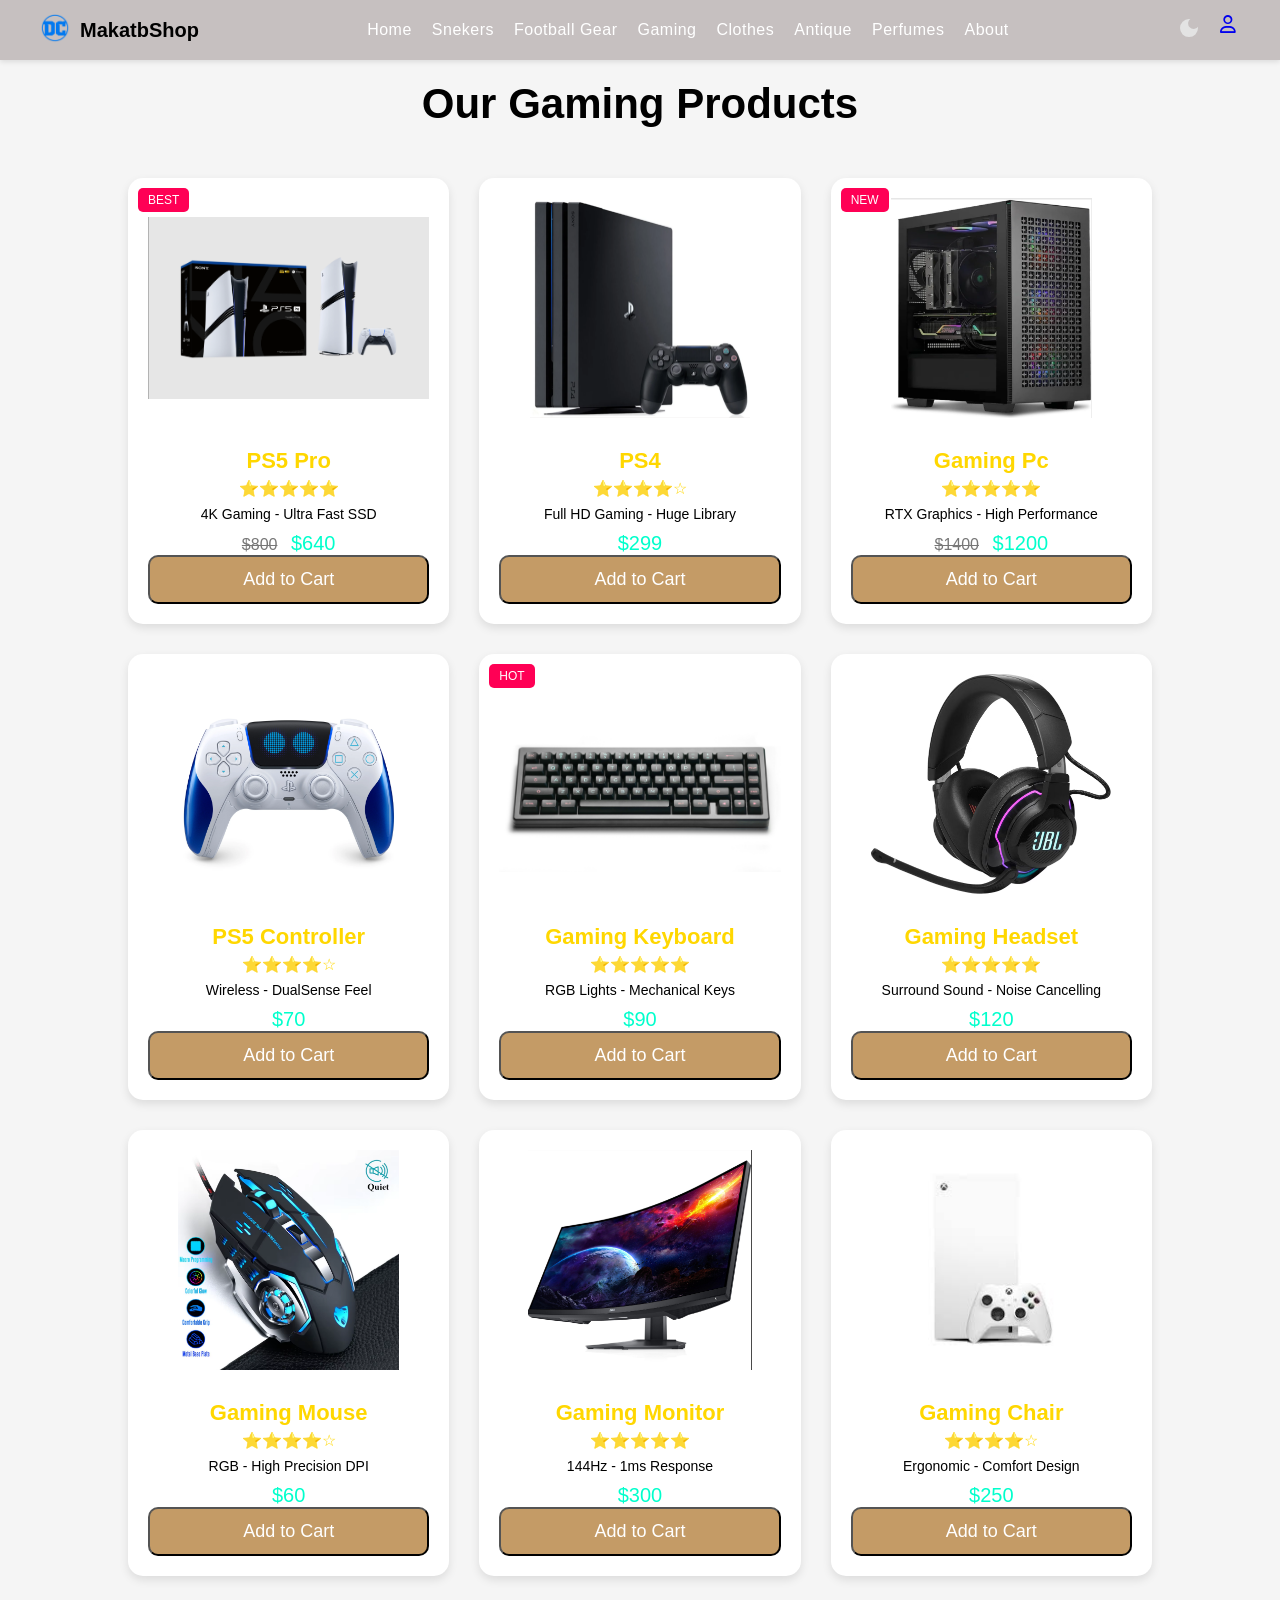
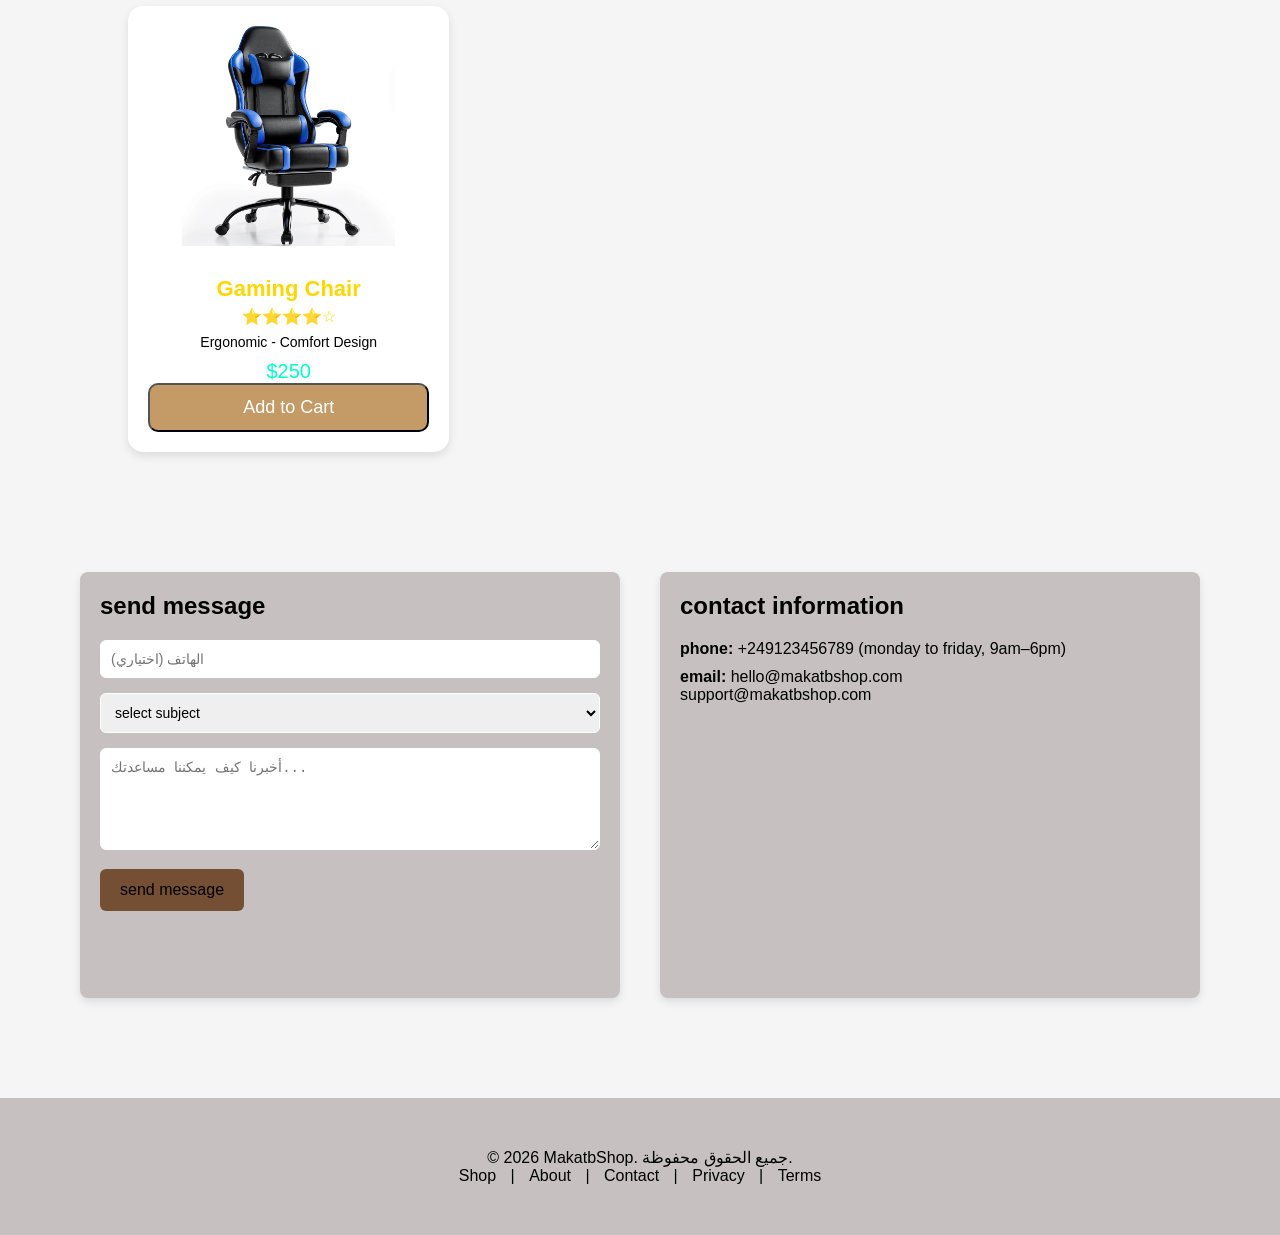
==== game.html @ acdc0870 "Initial commit" ====
<!DOCTYPE html>
<html lang="en">
<head>
    <meta charset="UTF-8">
    <meta name="viewport" content="width=device-width, initial-scale=1.0">
    <title>Gaming Store</title>
    <link rel="stylesheet" href="game.css">
    <link rel="stylesheet" href="https://cdnjs.cloudflare.com/ajax/libs/font-awesome/6.5.0/css/all.min.css">
    <script type="text/javascript" src="darkmoode.js" defer></script>
</head>
<body>
<main>
<header>
 
  <div class="logo">
    <a href="index.html"><img src="imgs/DC_logo.png" alt="Logo"></a>
    MakatbShop
  </div>

  
  <nav>
    <ul class="nav-links">
      <li><a href="index.html">Home</a></li>
      <li><a href="sneakers.html">Snekers</a></li>
      <li><a href="footbollgar.html">Football Gear</a></li>
      <li><a href="game.html">Gaming</a></li>
      <li><a href="clo.html">Clothes</a></li>
      <li><a href="antique.html">Antique</a></li>
      <li><a href="PERFUMES.html">Perfumes</a></li>
      <li><a href="#about">About</a></li>
    </ul>
  </nav>

 
  <div class="icons">
    <div id="theme-switch">
        <svg xmlns="http://www.w3.org/2000/svg" height="24px" viewBox="0 -960 960 960" width="24px" fill="#e3e3e3">
            <path d="M480-120q-150 0-255-105T120-480q0-150 105-255t255-105q14 0 27.5 1t26.5 3q-41 29-65.5 75.5T444-660q0 90 63 153t153 63q55 0 101-24.5t75-65.5q2 13 3 26.5t1 27.5q0 150-105 255T480-120Z"/></svg>
        <svg xmlns="http://www.w3.org/2000/svg" height="24px" viewBox="0 -960 960 960" width="24px" fill="#e3e3e3">
            <path d="M338.5-338.5Q280-397 280-480t58.5-141.5Q397-680 480-680t141.5 58.5Q680-563 680-480t-58.5 141.5Q563-280 480-280t-141.5-58.5ZM200-440H40v-80h160v80Zm720 0H760v-80h160v80ZM440-760v-160h80v160h-80Zm0 720v-160h80v160h-80ZM256-650l-101-97 57-59 96 100-52 56Zm492 496-97-101 53-55 101 97-57 59Zm-98-550 97-101 59 57-100 96-56-52ZM154-212l101-97 55 53-97 101-59-57Z"/></svg>
    </div class="icons">
    <a href="login.html"><i class="fa-regular fa-user"></i></a>
  </div>
</header>
<section class="products">
    <h2>Our Gaming Products</h2>
    <div class="grid">
        <div class="card">
            <span class="badge">BEST</span>
            <img src="imgs/ps5.png" alt="PS5">
            <h3>PS5 Pro</h3>
            <p class="rating">⭐⭐⭐⭐⭐</p>
            <p class="desc">4K Gaming - Ultra Fast SSD</p>
            <p class="price"><span class="old">$800</span> $640</p>
            <button class="btn">Add to Cart</button>
        </div>
        <div class="card">
            <img src="imgs/ps4.png" alt="PS4">
            <h3>PS4</h3>
            <p class="rating">⭐⭐⭐⭐☆</p>
            <p class="desc">Full HD Gaming - Huge Library</p>
            <p class="price">$299</p>
            <button class="btn">Add to Cart</button>  
        </div>
        <div class="card">
            <span class="badge">NEW</span>
            <img src="imgs/monitor.png" alt="Gaming Pc">
            <h3>Gaming Pc</h3>
            <p class="rating">⭐⭐⭐⭐⭐</p>
            <p class="desc">RTX Graphics - High Performance</p>
            <p class="price"><span class="old">$1400</span> $1200</p>
            <button class="btn">Add to Cart</button>
        </div>
        <div class="card">
            <img src="imgs/ps5 controller.png" alt="Controller">
            <h3>PS5 Controller</h3>
            <p class="rating">⭐⭐⭐⭐☆</p>
            <p class="desc">Wireless - DualSense Feel</p>
            <p class="price">$70</p>
            <button class="btn">Add to Cart</button>
        </div>

        <div class="card">
            <span class="badge">HOT</span>
            <img src="imgs/Key bord.jpg" alt="Keyboard">
            <h3>Gaming Keyboard</h3>
            <p class="rating">⭐⭐⭐⭐⭐</p>
            <p class="desc">RGB Lights - Mechanical Keys</p>
            <p class="price">$90</p>
            <button class="btn">Add to Cart</button>
        </div>
        <div class="card">
            <img src="imgs/headset.png" alt="Headset">
            <h3>Gaming Headset</h3>
            <p class="rating">⭐⭐⭐⭐⭐</p>
            <p class="desc">Surround Sound - Noise Cancelling</p>
            <p class="price">$120</p>
            <button class="btn">Add to Cart</button>
        </div>
        <div class="card">
            <img src="imgs/mouse.png" alt="Mouse">
            <h3>Gaming Mouse</h3>
            <p class="rating">⭐⭐⭐⭐☆</p>
            <p class="desc">RGB - High Precision DPI</p>
            <p class="price">$60</p>
            <button class="btn">Add to Cart</button>
        </div>
        <div class="card">
            <img src="imgs/screen.png" alt="Monitor">
            <h3>Gaming Monitor</h3>
            <p class="rating">⭐⭐⭐⭐⭐</p>
            <p class="desc">144Hz - 1ms Response</p>
            <p class="price">$300</p>
            <button class="btn">Add to Cart</button>
        </div>
        <div class="card">
            <img src="imgs/xbox.jfif" alt="Chair">
            <h3>Gaming Chair</h3>
            <p class="rating">⭐⭐⭐⭐☆</p>
            <p class="desc">Ergonomic - Comfort Design</p>
            <p class="price">$250</p>
            <button class="btn">Add to Cart</button>
        </div>
        <div class="card">
            <img src="imgs/chair.png" alt="Chair">
            <h3>Gaming Chair</h3>
            <p class="rating">⭐⭐⭐⭐☆</p>
            <p class="desc">Ergonomic - Comfort Design</p>
            <p class="price">$250</p>
            <button class="btn">Add to Cart</button>
        </div>
    </div>
</section>
</main>
<div class="contact-container" id="about">
  <!-- نموذج التواصل -->
  <div class="contact-form">
    <h2>send message</h2>
    <input type="tel" placeholder="الهاتف (اختياري)" maxlength="15" oninput="this.value = this.value.replace(/[^0-9+]/g, '')">
    <select>
      <option>select subject</option>
      <option>ask for support</option>
      <option>general inquiry</option>
    </select>
    <textarea rows="5" maxlength="500" placeholder="أخبرنا كيف يمكننا مساعدتك..."></textarea>
    <button type="submit">send message</button>
  </div>

  <!-- معلومات الاتصال -->
  <div class="contact-info">
    <h2>contact information</h2>
    <p><strong>phone:</strong> +249123456789 (monday to friday, 9am–6pm)</p>
    <p><strong>email:</strong> hello@makatbshop.com<br>support@makatbshop.com</p>
    <div class="map">
      <iframe src="https://www.google.com/maps/embed?pb=!1m18!1m12!1m3!1d3459.942278832306!2d31.313561144519642!3d29.865938441352842!2m3!1f0!2f0!3f0!3m2!1i1024!2i768!4f13.1!3m3!1m2!1s0x1458368becfaa68d%3A0xb8a6f7d9576f81f8!2z2YPZhNmK2Kkg2KfZhNit2KfYs9io2KfYqiDZiNin2YTYsNmD2KfYoSDYp9mE2KfYtdi32YbYp9i52YrYjCDYrNin2YXYudipINit2YTZiNin2YY!5e0!3m2!1sen!2seg!4v1777311661950!5m2!1sen!2seg"
              width="100%" height="250" style="border:0;" allowfullscreen="" loading="lazy"></iframe>
    </div>
  </div>
</div>

<footer>
  <p>© 2026 MakatbShop. جميع الحقوق محفوظة.</p>
  <a href="#">Shop</a> | <a href="#">About</a> | <a href="#">Contact</a> | <a href="#">Privacy</a> | <a href="#">Terms</a>
</footer>

</body>
</html>

</body>
</html>
---- game.css ----
*{
 margin: 0;
 padding: 0;
 box-sizing: border-box;
}


      :root {
    --primary-color: #c6c0c0;
    --secondary-color: #403d3d;
    --background-color: #f5f5f5;
    --text-color: #000000;
    --card-bg: #fff;
    --card-shadow: rgba(0,0,0,0.1);
    --btn-color: #c49b66;
    --btn-hover: #a97c4a;

    }

    .dark-mode {
      --primary-color: #403d3d;
      --secondary-color: #c6c0c0;
      --background-color: #121212;
      --text-color: #ffffff;
      --card-bg: #1f1f1f;
      --card-shadow: rgba(255,255,255,0.1);
        --btn-color: #7A4B2A;
        --btn-hover: #5C3A1F;

    }


body{
    background: var(--background-color);
    font-family: Arial, sans-serif;
}
 header {
      display: flex;
       position: fixed;
        top: 0;
        width: 100%;
        height: 60px;
      justify-content: space-between;
      align-items: center;
      padding: 15px 40px;
      background: var(--primary-color);
      box-shadow: 0 2px 5px rgba(0,0,0,0.1);
         z-index: 1000;
       
    }

    /* يسار: اللوجو */
    .logo {
      display: flex;
      align-items: center;
      font-weight: bold;
      font-size: 20px;
      color: var(--text-color);
    }

    .logo img {
      width: 30px;
      height: 30px;
      margin-right: 10px;
    }
    

    .nav-links {
    list-style: none;
    display: flex;
    gap: 20px;
}
.nav-links li a {
     font-size: 18px; 
    font-weight: 500;
    letter-spacing: 0.5px;
    text-decoration: none;
    color: white;
    font-size: 16px;
    transition: 0.3s;
    position: relative;
}
.nav-links li a::after {
    content: "";
    position: absolute;
    width: 0%;
    height: 2px;
    background: #00c3ff;
    left: 0;
    bottom: -5px;
    transition: 0.3s;
}
.nav-links li a:hover::after {
    width: 100%;
}
.nav-links li a:hover {
    color: #00c3ff;
}

    nav a {
      text-decoration: none;
      color: var(--text-color);
      font-weight: 500;
      transition: color 0.3s;
    }

    nav a:hover {
      color: var(--secondary-color);
    }

    /* يمين: أيقونات */
    .icons {
      display: flex;
      gap: 15px;
      font-size: 18px;
      color: var(--text-color);
      cursor: pointer;
      overflow: visible;
    }

    .icons i {
      display: flex;
      align-items: center;
      justify-content: center;
      min-width: 24px;
    }

    .icons i:hover {
      color: var(--secondary-color);
    }

    #theme-switch svg:last-child {
      display: none;
     
    }
    .dark-mode #theme-switch svg:first-child {
      display: none;

    }
    .dark-mode #theme-switch svg:last-child {
      display: block;
    }


.products{
    padding:80px 10%;
    text-align:center;
    color:#fff;
}
.products h2{
    color: rgba(0, 0, 0, 0.74);
    color: var(--text-color);
    font-size:42px;
    margin-bottom:50px;
}


.grid {
  display: grid;
  grid-template-columns: repeat(auto-fit, minmax(280px, 1fr));
  gap: 30px;
  align-items: stretch;
}

.card {
  background: var(--card-bg);
  padding: 20px;
  border-radius: 15px;
  position: relative;
  transition: 0.3s;
  box-shadow: 0 4px 10px var(--card-shadow);
  display: flex;
  flex-direction: column;
}

.card img {
  width: 100%;         
  height: 220px;      
  object-fit: contain; 
  border-radius: 10px;
  margin-bottom: 15px;
  transition: 0.3s;
}


.desc {
  flex-grow: 1; 
  font-size: 14px;
  color: var(--text-color);
  margin-bottom: 10px;
}

.card:hover{
    transform:translateY(-10px) scale(1.03);
    box-shadow:0 0 25px #00ffcc;
}

.card h3{
    color:gold ;
}
.card:hover img{
    transform:scale(1.08);
}
.badge{
    position:absolute;
    top:10px;
    left:10px;
    background:#ff0055;
    padding:5px 10px;
    font-size:12px;
    border-radius:5px;
}
.card h3{
    margin:15px 0 5px;
    font-size:22px;
}
.rating{
    color:gold;
    margin-bottom:8px;
}

.price{
    font-size:20px;
    color:#00ffcc;
}
.old{
    text-decoration:line-through;
    color:#777;
    margin-right:8px;
    font-size:16px;
}
.btn{
    display: flex;
    justify-content: center;
    gap: 15px;
     text-decoration: none;
    background: var(--btn-color);
    color: white;
    padding: 12px 28px;
    border-radius: 10px;
    font-size: 18px;
    transition: 0.3s;
}
.btn:hover{
    background: var(--btn-hover);
    transform: translateY(-5px);
}


.contact-container {
      display: flex;
      justify-content: space-between;
      color:var(--secondary-color);
      padding: 40px;
      max-width: 1200px;
      margin: auto;
      gap: 40px;
    }

    .contact-form, .contact-info {
      flex: 1;
      background: var(--primary-color);
      color: var(--text-color);
      padding: 20px;
      border-radius: 8px;
      box-shadow: 0 4px 8px rgba(0,0,0,0.1);
    }

    .contact-form h2, .contact-info h2 {
      margin-bottom: 20px;
    }

    .contact-form input, .contact-form select, .contact-form textarea {
      width: 100%;
      padding: 10px;
      color:#000000;
      margin-bottom: 15px;
      border: 1px solid #ffffff;
      border-radius: 6px;
      font-size: 14px;
    }

    .contact-form button {
      background: #754f33;
      color: var(--text-color);
      border: none;
      padding: 12px 20px;
      border-radius: 6px;
      cursor: pointer;
      font-size: 16px;
    }

    .contact-form button:hover {
      background: #7A4B2A;
    }

    .contact-info p {
      margin: 10px 0;
    }
    .contact-form textarea {
      color: #000000;
    }

    .map {
      margin-top: 20px;
      height: auto;
      width: 100%;
    }

    footer {
      background: var(--primary-color);
      color: var(--text-color);
      text-align: center;
      padding: 50px;
      margin-top: 60px;
    }

    footer a {
      color: var(--text-color);
      margin: 0 10px;
      text-decoration: none;
    }
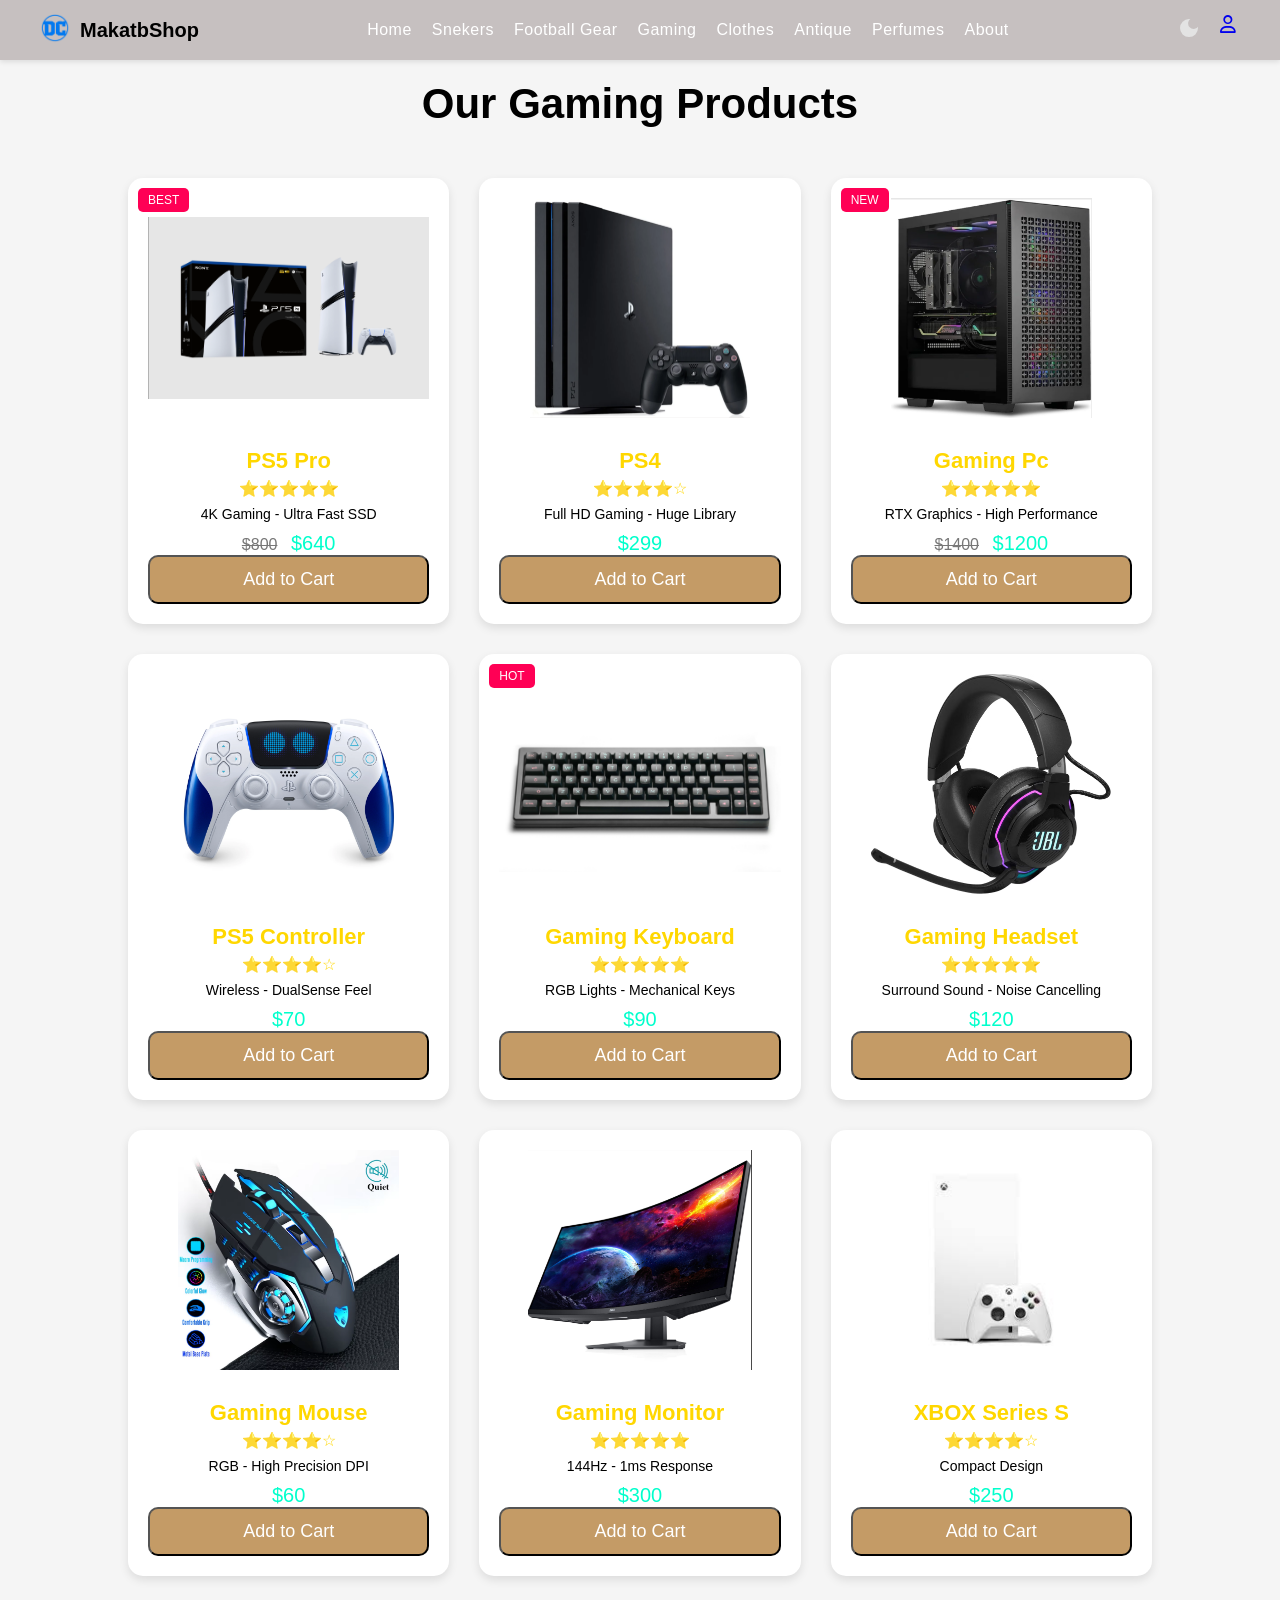
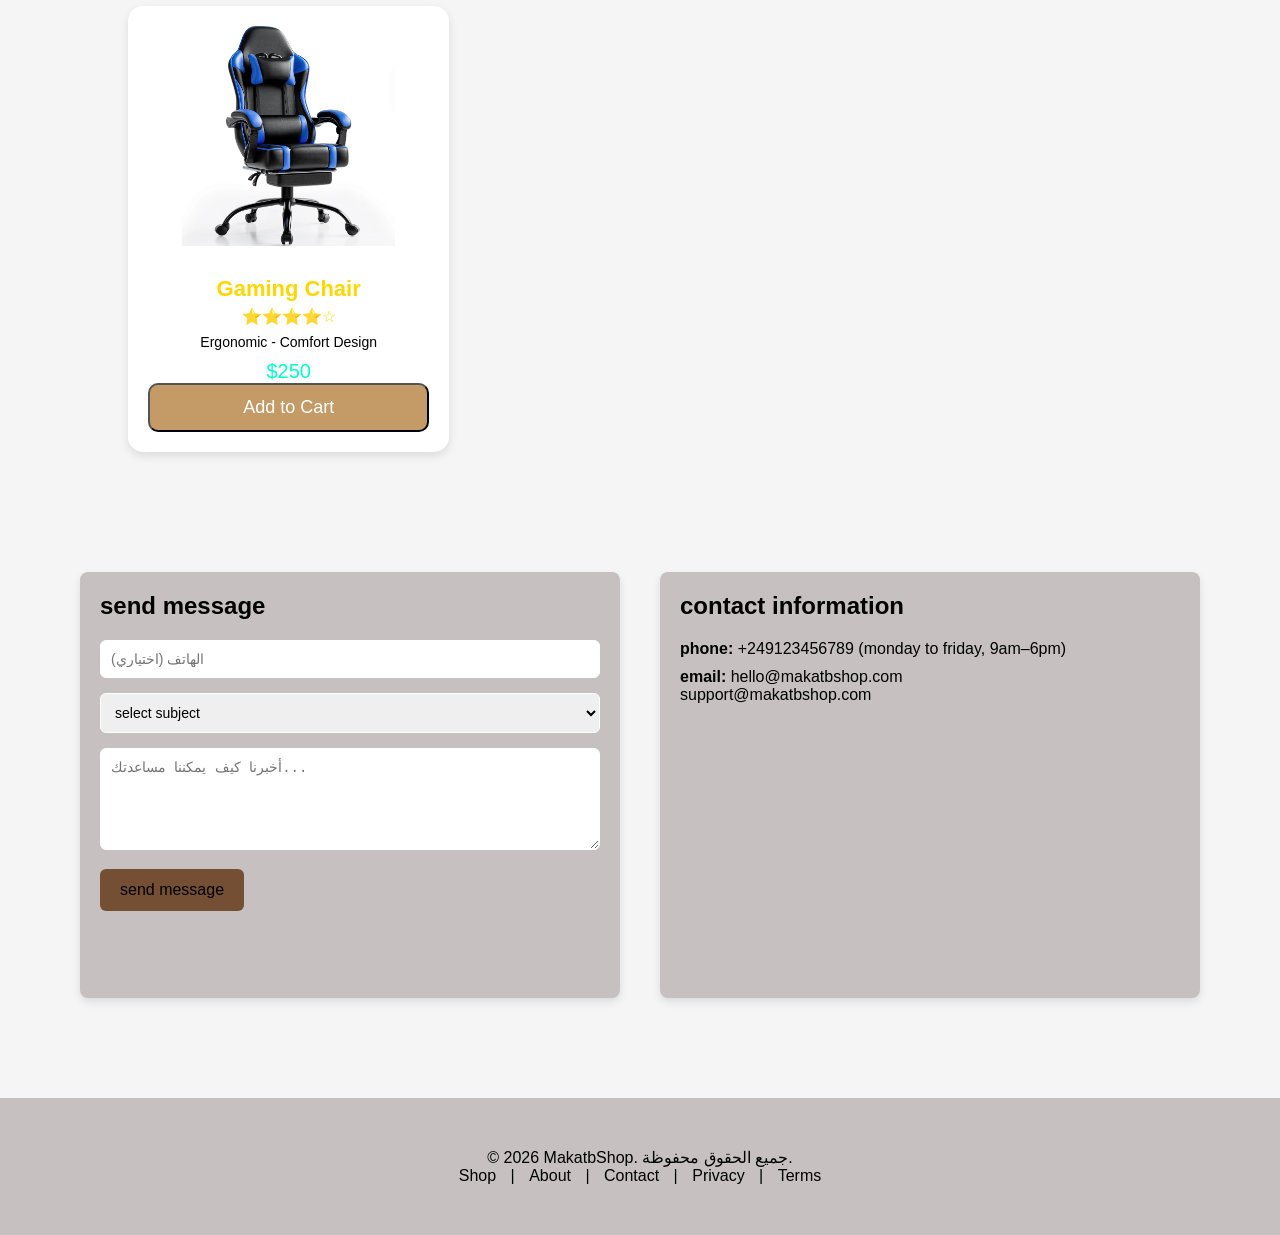
==== commit 7b0b8e11: "fix NAME" ====
--- a/game.html
+++ b/game.html
@@ -114,10 +114,10 @@
             <button class="btn">Add to Cart</button>
         </div>
         <div class="card">
-            <img src="imgs/xbox.jfif" alt="Chair">
-            <h3>Gaming Chair</h3>
+            <img src="imgs/xbox.jfif" alt="XBOX Series S">
+            <h3>XBOX Series S</h3>
             <p class="rating">⭐⭐⭐⭐☆</p>
-            <p class="desc">Ergonomic - Comfort Design</p>
+            <p class="desc">Compact Design</p>
             <p class="price">$250</p>
             <button class="btn">Add to Cart</button>
         </div>
